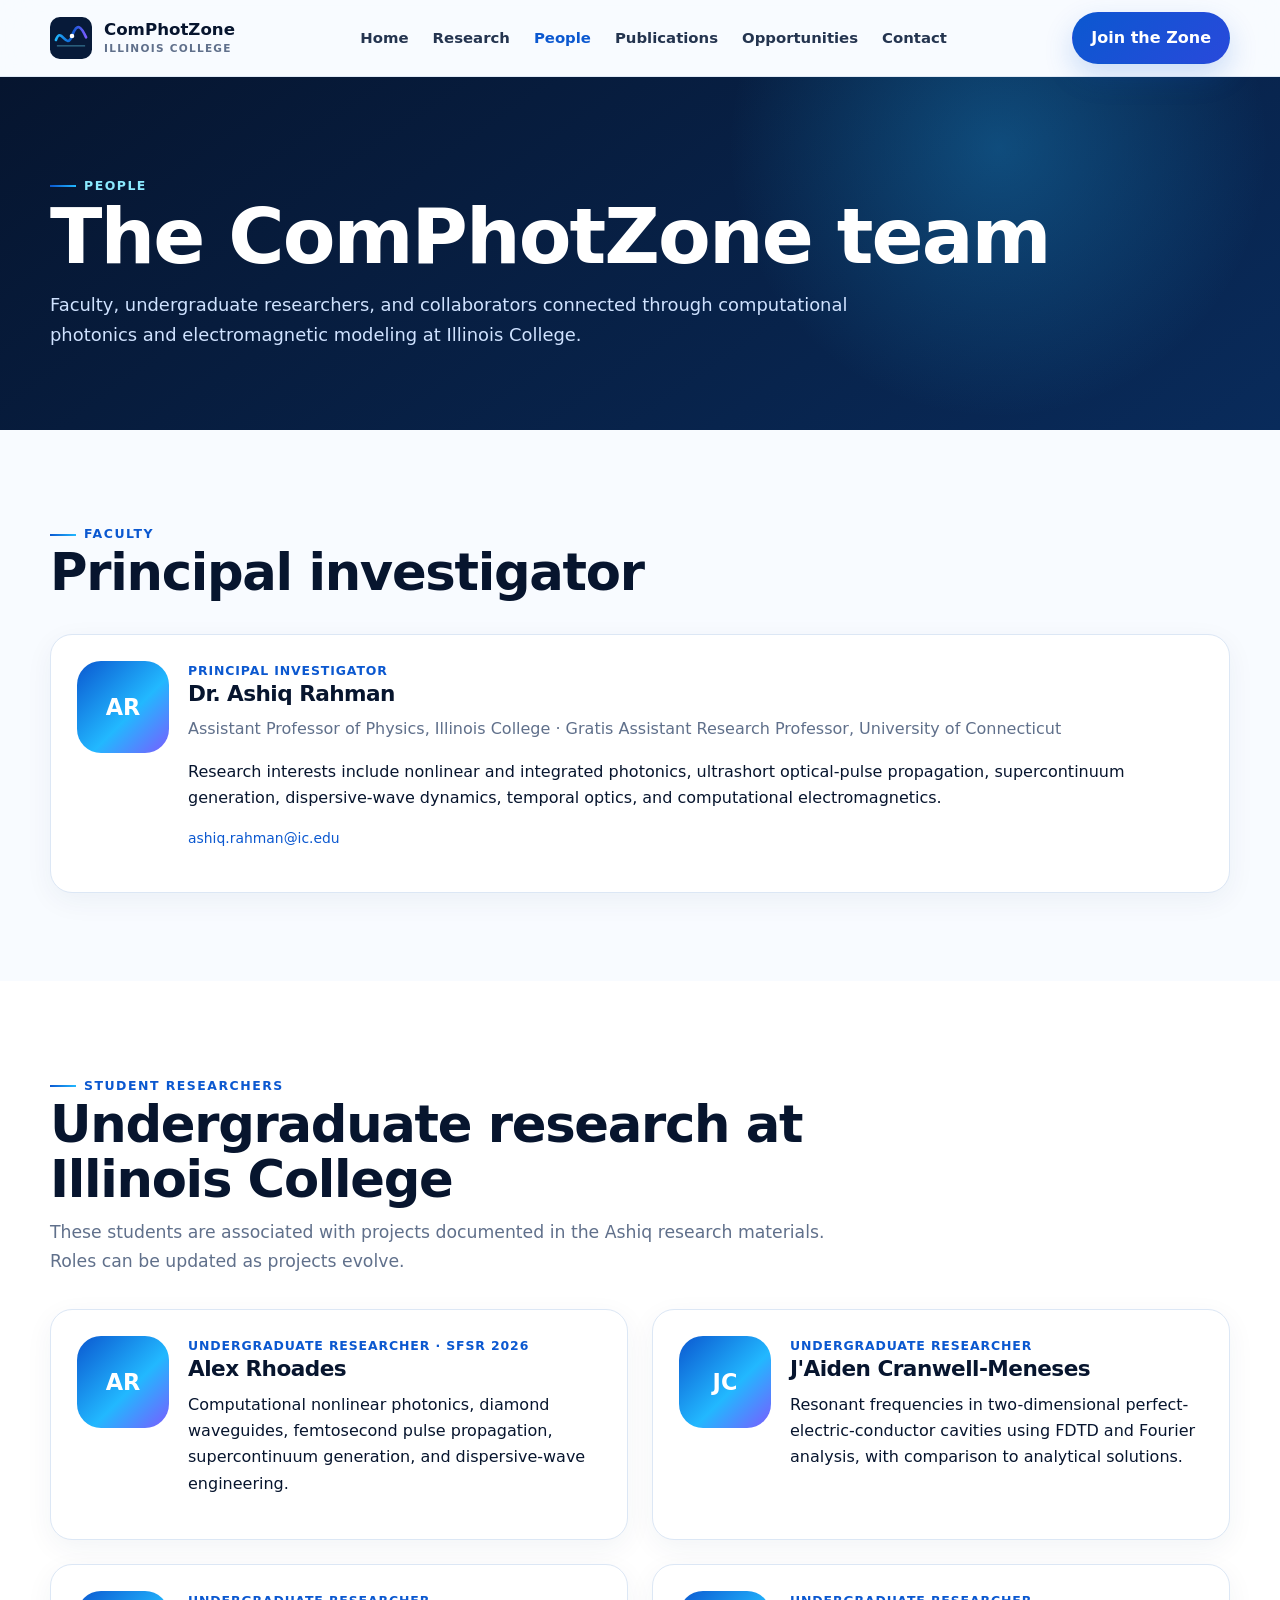
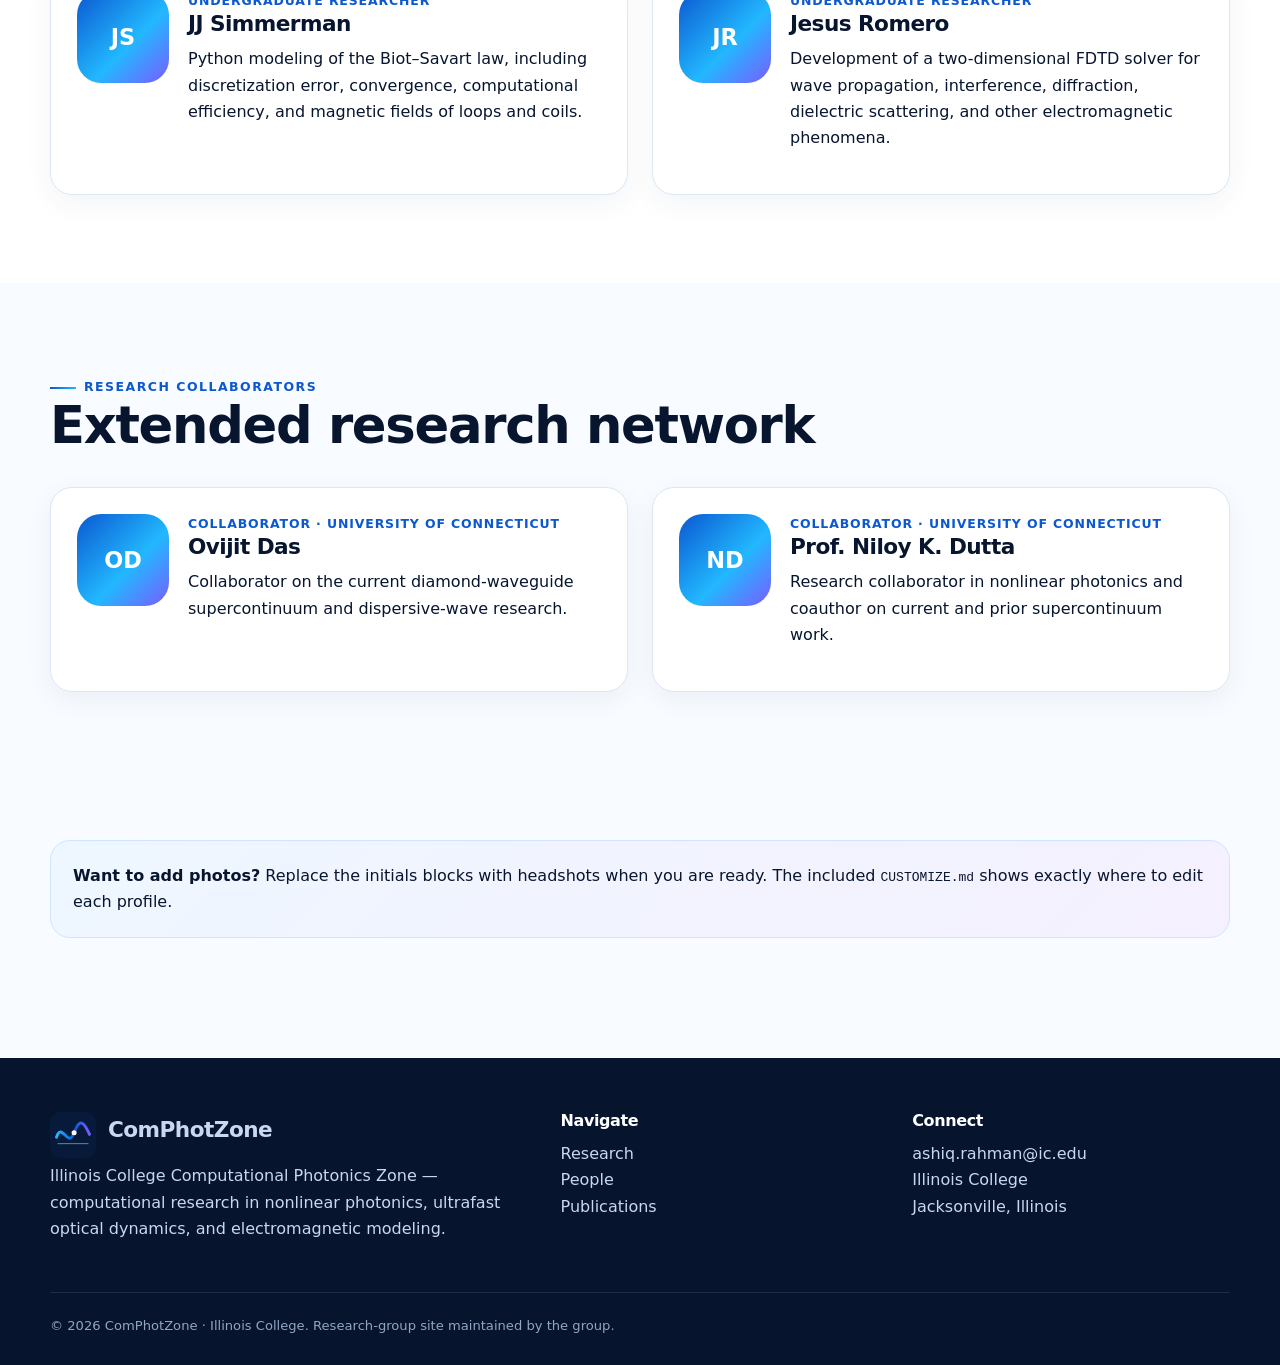
==== people.html @ 7bc392cc "Initial IC ComPhotZone website" ====
<!doctype html>
<html lang="en">
<head>
<meta charset="utf-8"><meta name="viewport" content="width=device-width,initial-scale=1">
<title>People | ComPhotZone</title>
<meta name="description" content="Illinois College Computational Photonics Zone">
<link rel="icon" href="assets/img/logo.svg" type="image/svg+xml">
<link rel="stylesheet" href="assets/css/styles.css">
</head>
<body>

<header class="site-header">
  <div class="container nav">
    <a class="brand" href="index.html">
      <img src="assets/img/logo.svg" alt="ComPhotZone logo">
      <span class="brand-text"><strong>ComPhotZone</strong><span>Illinois College</span></span>
    </a>
    <button class="menu-btn" aria-label="Open navigation">☰</button>
    <nav class="nav-links"><a href="index.html" class="">Home</a>
<a href="research.html" class="">Research</a>
<a href="people.html" class="active">People</a>
<a href="publications.html" class="">Publications</a>
<a href="opportunities.html" class="">Opportunities</a>
<a href="contact.html" class="">Contact</a></nav>
    <a class="btn btn-primary" href="opportunities.html">Join the Zone</a>
  </div>
</header>


<main>
<section class="page-hero"><div class="container"><span class="eyebrow" style="color:#8beaff">People</span><h1>The ComPhotZone team</h1><p>Faculty, undergraduate researchers, and collaborators connected through computational photonics and electromagnetic modeling at Illinois College.</p></div></section>

<section class="section"><div class="container">
  <div class="section-title"><span class="eyebrow">Faculty</span><h2>Principal investigator</h2></div>
  <div class="card person">
    <div class="avatar">AR</div>
    <div><div class="person-role">Principal Investigator</div><h3>Dr. Ashiq Rahman</h3><p class="muted">Assistant Professor of Physics, Illinois College · Gratis Assistant Research Professor, University of Connecticut</p><p>Research interests include nonlinear and integrated photonics, ultrashort optical-pulse propagation, supercontinuum generation, dispersive-wave dynamics, temporal optics, and computational electromagnetics.</p><p class="small"><a href="mailto:ashiq.rahman@ic.edu">ashiq.rahman@ic.edu</a></p></div>
  </div>
</div></section>

<section class="section" style="background:#fff"><div class="container">
  <div class="section-title"><span class="eyebrow">Student researchers</span><h2>Undergraduate research at Illinois College</h2><p>These students are associated with projects documented in the Ashiq research materials. Roles can be updated as projects evolve.</p></div>
  <div class="grid-2">
    <div class="card person"><div class="avatar">AR</div><div><div class="person-role">Undergraduate Researcher · SFSR 2026</div><h3>Alex Rhoades</h3><p>Computational nonlinear photonics, diamond waveguides, femtosecond pulse propagation, supercontinuum generation, and dispersive-wave engineering.</p></div></div>
    <div class="card person"><div class="avatar">JC</div><div><div class="person-role">Undergraduate Researcher</div><h3>J'Aiden Cranwell-Meneses</h3><p>Resonant frequencies in two-dimensional perfect-electric-conductor cavities using FDTD and Fourier analysis, with comparison to analytical solutions.</p></div></div>
    <div class="card person"><div class="avatar">JS</div><div><div class="person-role">Undergraduate Researcher</div><h3>JJ Simmerman</h3><p>Python modeling of the Biot–Savart law, including discretization error, convergence, computational efficiency, and magnetic fields of loops and coils.</p></div></div>
    <div class="card person"><div class="avatar">JR</div><div><div class="person-role">Undergraduate Researcher</div><h3>Jesus Romero</h3><p>Development of a two-dimensional FDTD solver for wave propagation, interference, diffraction, dielectric scattering, and other electromagnetic phenomena.</p></div></div>
  </div>
</div></section>

<section class="section"><div class="container">
  <div class="section-title"><span class="eyebrow">Research collaborators</span><h2>Extended research network</h2></div>
  <div class="grid-2">
    <div class="card person"><div class="avatar">OD</div><div><div class="person-role">Collaborator · University of Connecticut</div><h3>Ovijit Das</h3><p>Collaborator on the current diamond-waveguide supercontinuum and dispersive-wave research.</p></div></div>
    <div class="card person"><div class="avatar">ND</div><div><div class="person-role">Collaborator · University of Connecticut</div><h3>Prof. Niloy K. Dutta</h3><p>Research collaborator in nonlinear photonics and coauthor on current and prior supercontinuum work.</p></div></div>
  </div>
</div></section>

<section class="section-sm"><div class="container notice"><strong>Want to add photos?</strong> Replace the initials blocks with headshots when you are ready. The included <code>CUSTOMIZE.md</code> shows exactly where to edit each profile.</div></section>
</main>


<footer class="footer">
  <div class="container">
    <div class="footer-grid">
      <div>
        <div class="logo-lockup"><img src="assets/img/logo.svg" width="46" height="46" alt=""><h3>ComPhotZone</h3></div>
        <p>Illinois College Computational Photonics Zone — computational research in nonlinear photonics, ultrafast optical dynamics, and electromagnetic modeling.</p>
      </div>
      <div>
        <h4>Navigate</h4>
        <p><a href="research.html">Research</a><br><a href="people.html">People</a><br><a href="publications.html">Publications</a></p>
      </div>
      <div>
        <h4>Connect</h4>
        <p><a href="mailto:ashiq.rahman@ic.edu">ashiq.rahman@ic.edu</a><br>Illinois College<br>Jacksonville, Illinois</p>
      </div>
    </div>
    <div class="footer-bottom">© <span data-year></span> ComPhotZone · Illinois College. Research-group site maintained by the group.</div>
  </div>
</footer>
<script src="assets/js/main.js"></script>

</body></html>
---- assets/css/styles.css ----
:root{
  --ink:#07152e;
  --muted:#60708b;
  --paper:#f8fbff;
  --white:#ffffff;
  --navy:#071a39;
  --blue:#0b58d0;
  --electric:#22b8ff;
  --cyan:#6de3ff;
  --violet:#7a5cff;
  --magenta:#d94df2;
  --line:#dce7f5;
  --shadow:0 18px 50px rgba(14,38,78,.10);
  --radius:22px;
  --max:1180px;
}
*{box-sizing:border-box}
html{scroll-behavior:smooth}
body{
  margin:0;
  font-family:Inter,ui-sans-serif,system-ui,-apple-system,BlinkMacSystemFont,"Segoe UI",sans-serif;
  color:var(--ink);
  background:var(--paper);
  line-height:1.65;
}
a{color:var(--blue);text-decoration:none}
a:hover{text-decoration:underline}
img{max-width:100%;display:block}
.container{width:min(var(--max),calc(100% - 40px));margin-inline:auto}
.eyebrow{
  display:inline-flex;align-items:center;gap:.5rem;
  font-size:.78rem;font-weight:800;letter-spacing:.12em;text-transform:uppercase;
  color:var(--blue)
}
.eyebrow::before{content:"";width:26px;height:2px;background:linear-gradient(90deg,var(--blue),var(--electric))}
h1,h2,h3,h4{line-height:1.08;margin:0 0 .7rem;letter-spacing:-.025em}
h1{font-size:clamp(3rem,7vw,6.1rem)}
h2{font-size:clamp(2rem,4vw,3.5rem)}
h3{font-size:1.35rem}
p{margin:.3rem 0 1rem}
.muted{color:var(--muted)}
.kicker{font-size:clamp(1.05rem,2vw,1.35rem);color:#ccf5ff;font-weight:600;max-width:850px}
.section{padding:88px 0}
.section-sm{padding:60px 0}
.section-title{max-width:780px;margin-bottom:34px}
.section-title p{font-size:1.08rem;color:var(--muted)}
.site-header{
  position:sticky;top:0;z-index:40;
  background:rgba(248,251,255,.88);
  backdrop-filter:blur(18px);
  border-bottom:1px solid rgba(220,231,245,.85)
}
.nav{display:flex;align-items:center;justify-content:space-between;min-height:76px;gap:22px}
.brand{display:flex;align-items:center;gap:12px;color:var(--ink);font-weight:900;text-decoration:none}
.brand img{width:42px;height:42px}
.brand-text{display:flex;flex-direction:column;line-height:1}
.brand-text strong{font-size:1.04rem}
.brand-text span{font-size:.66rem;letter-spacing:.12em;text-transform:uppercase;color:var(--muted);margin-top:4px}
.nav-links{display:flex;align-items:center;gap:24px}
.nav-links a{color:#24344f;font-weight:700;font-size:.93rem}
.nav-links a.active,.nav-links a:hover{color:var(--blue);text-decoration:none}
.menu-btn{display:none;border:0;background:transparent;font-size:1.5rem;cursor:pointer}
.btn{
  display:inline-flex;align-items:center;justify-content:center;gap:.5rem;
  padding:12px 18px;border-radius:999px;font-weight:800;border:1px solid transparent;
  transition:.2s ease;text-decoration:none
}
.btn:hover{text-decoration:none;transform:translateY(-2px)}
.btn-primary{background:linear-gradient(135deg,var(--blue),#2949db);color:#fff;box-shadow:0 12px 30px rgba(11,88,208,.2)}
.btn-light{background:#fff;color:var(--ink);border-color:#dbe6f4}
.btn-ghost{color:#fff;border-color:rgba(255,255,255,.35);background:rgba(255,255,255,.08)}
.hero{
  min-height:760px;display:grid;align-items:center;
  color:#fff;overflow:hidden;position:relative;
  background:
    radial-gradient(circle at 80% 18%,rgba(34,184,255,.28),transparent 30%),
    radial-gradient(circle at 68% 70%,rgba(122,92,255,.25),transparent 30%),
    linear-gradient(145deg,#06152f 0%,#082353 55%,#0b3666 100%);
}
.hero::before{
  content:"";position:absolute;inset:0;opacity:.27;
  background-image:linear-gradient(rgba(255,255,255,.06) 1px,transparent 1px),
                   linear-gradient(90deg,rgba(255,255,255,.06) 1px,transparent 1px);
  background-size:48px 48px;
  mask-image:linear-gradient(to bottom,black,transparent 86%);
}
.hero-grid{display:grid;grid-template-columns:1.15fr .85fr;gap:55px;align-items:center;position:relative;z-index:2}
.hero h1 .grad{
  background:linear-gradient(90deg,#fff 0%,#90ecff 45%,#b8a6ff 74%,#f4a9ff 100%);
  -webkit-background-clip:text;background-clip:text;color:transparent
}
.hero-copy{font-size:1.08rem;color:#d5e5ff;max-width:770px}
.hero-actions{display:flex;gap:12px;flex-wrap:wrap;margin-top:26px}
.hero-visual{position:relative;filter:drop-shadow(0 30px 65px rgba(0,0,0,.22))}
.hero-card{
  border:1px solid rgba(255,255,255,.16);
  background:rgba(255,255,255,.07);
  backdrop-filter:blur(10px);
  border-radius:28px;padding:18px
}
.hero-meta{
  display:grid;grid-template-columns:repeat(3,1fr);gap:12px;margin-top:22px
}
.hero-stat{padding:15px;border:1px solid rgba(255,255,255,.12);border-radius:18px;background:rgba(255,255,255,.055)}
.hero-stat b{display:block;font-size:1.25rem;color:#fff}
.hero-stat span{font-size:.82rem;color:#bcd3ee}
.grid-3{display:grid;grid-template-columns:repeat(3,1fr);gap:22px}
.grid-2{display:grid;grid-template-columns:repeat(2,1fr);gap:24px}
.card{
  background:#fff;border:1px solid var(--line);border-radius:var(--radius);
  padding:26px;box-shadow:0 8px 28px rgba(19,49,89,.055)
}
.card:hover{box-shadow:var(--shadow);transform:translateY(-2px);transition:.2s ease}
.card-icon{
  width:54px;height:54px;border-radius:16px;display:grid;place-items:center;
  background:linear-gradient(135deg,#e8f8ff,#ece9ff);font-size:1.45rem;margin-bottom:18px
}
.project-card{overflow:hidden;padding:0}
.project-card .project-art{height:210px;background:#061735;border-bottom:1px solid var(--line)}
.project-card .project-art img{width:100%;height:100%;object-fit:cover}
.project-card .project-body{padding:25px}
.tag-row{display:flex;flex-wrap:wrap;gap:7px;margin:14px 0}
.tag{
  font-size:.72rem;font-weight:800;letter-spacing:.04em;text-transform:uppercase;
  padding:5px 9px;border-radius:999px;background:#edf5ff;color:#2456a5;border:1px solid #d7e8ff
}
.person{
  display:grid;grid-template-columns:92px 1fr;gap:19px;align-items:start
}
.avatar{
  width:92px;height:92px;border-radius:24px;
  display:grid;place-items:center;color:#fff;font-size:1.4rem;font-weight:900;
  background:linear-gradient(135deg,#0b58d0,#22b8ff 58%,#7a5cff)
}
.person-role{font-size:.78rem;font-weight:900;color:var(--blue);letter-spacing:.07em;text-transform:uppercase}
.timeline{position:relative;margin-left:10px}
.timeline::before{content:"";position:absolute;left:7px;top:8px;bottom:8px;width:2px;background:var(--line)}
.timeline-item{position:relative;padding:0 0 30px 34px}
.timeline-item::before{content:"";position:absolute;left:0;top:7px;width:16px;height:16px;border-radius:50%;background:var(--blue);box-shadow:0 0 0 6px #e5f0ff}
.pub{
  display:grid;grid-template-columns:86px 1fr;gap:22px;padding:24px 0;border-top:1px solid var(--line)
}
.pub-year{font-size:1.15rem;font-weight:900;color:var(--blue)}
.notice{
  border:1px solid #cfe5ff;background:linear-gradient(135deg,#eef7ff,#f5f0ff);
  border-radius:20px;padding:22px
}
.band{
  background:linear-gradient(135deg,#06204b,#0c4383);
  color:#fff;border-radius:28px;padding:44px;
  display:flex;align-items:center;justify-content:space-between;gap:26px
}
.band p{color:#cfe4ff;max-width:760px}
.metric-strip{display:grid;grid-template-columns:repeat(4,1fr);border:1px solid var(--line);background:#fff;border-radius:22px;overflow:hidden}
.metric{padding:24px;border-right:1px solid var(--line)}
.metric:last-child{border-right:0}
.metric b{font-size:1.45rem;display:block}
.metric span{color:var(--muted);font-size:.9rem}
.page-hero{
  padding:92px 0 64px;color:#fff;
  background:
   radial-gradient(circle at 78% 20%,rgba(34,184,255,.28),transparent 26%),
   linear-gradient(145deg,#06152f,#092b5b)
}
.page-hero h1{font-size:clamp(2.7rem,6vw,5rem)}
.page-hero p{color:#cfe2ff;max-width:800px;font-size:1.12rem}
.footer{
  margin-top:60px;background:#06142d;color:#c8d8ef;padding:54px 0 28px
}
.footer-grid{display:grid;grid-template-columns:1.2fr .8fr .8fr;gap:34px}
.footer h4{color:#fff}
.footer a{color:#c8d8ef}
.footer-bottom{border-top:1px solid rgba(255,255,255,.1);margin-top:34px;padding-top:22px;font-size:.82rem;color:#91a6c3}
.prose{max-width:850px}
.prose h2{margin-top:2.2rem}
.prose h3{margin-top:1.7rem}
.callout{border-left:4px solid var(--electric);padding:18px 20px;background:#eff9ff;border-radius:0 16px 16px 0}
.list-clean{padding-left:1.1rem}
.list-clean li{margin:.45rem 0}
.hr{height:1px;background:var(--line);margin:40px 0}
.logo-lockup{display:flex;align-items:center;gap:12px}
.small{font-size:.87rem}
.center{text-align:center}
@media(max-width:900px){
  .hero{min-height:auto;padding:92px 0 70px}
  .hero-grid,.grid-3,.grid-2,.footer-grid{grid-template-columns:1fr}
  .hero-visual{max-width:680px}
  .metric-strip{grid-template-columns:repeat(2,1fr)}
  .metric:nth-child(2){border-right:0}
  .metric:nth-child(-n+2){border-bottom:1px solid var(--line)}
  .nav-links{
    display:none;position:absolute;left:20px;right:20px;top:70px;flex-direction:column;align-items:flex-start;
    background:#fff;border:1px solid var(--line);border-radius:18px;padding:20px;box-shadow:var(--shadow)
  }
  .nav-links.open{display:flex}
  .menu-btn{display:block}
  .nav .btn-primary{display:none}
}
@media(max-width:600px){
  .container{width:min(100% - 28px,var(--max))}
  .section{padding:68px 0}
  .hero-meta{grid-template-columns:1fr}
  .metric-strip{grid-template-columns:1fr}
  .metric,.metric:nth-child(2){border-right:0;border-bottom:1px solid var(--line)}
  .metric:last-child{border-bottom:0}
  .person{grid-template-columns:72px 1fr}
  .avatar{width:72px;height:72px;border-radius:20px}
  .pub{grid-template-columns:1fr;gap:4px}
  .band{padding:28px;display:block}
  .band .btn{margin-top:10px}
}
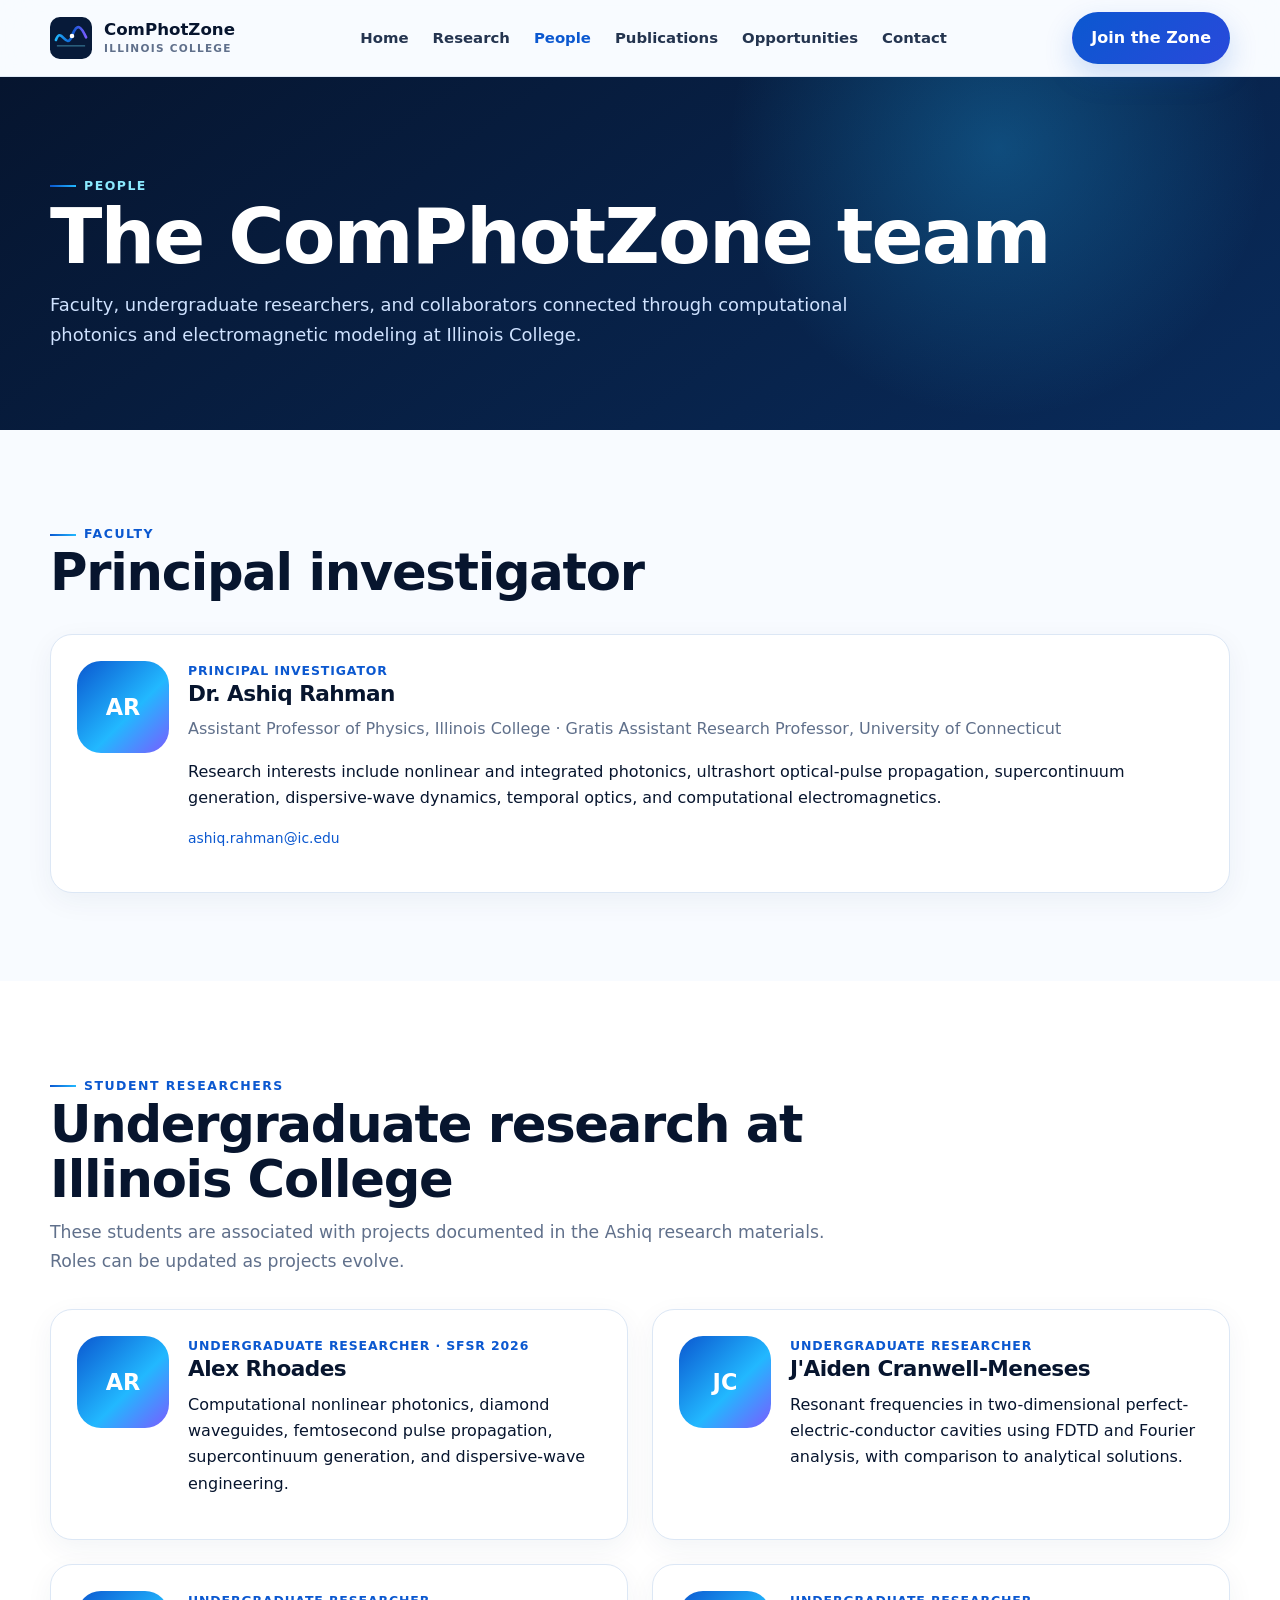
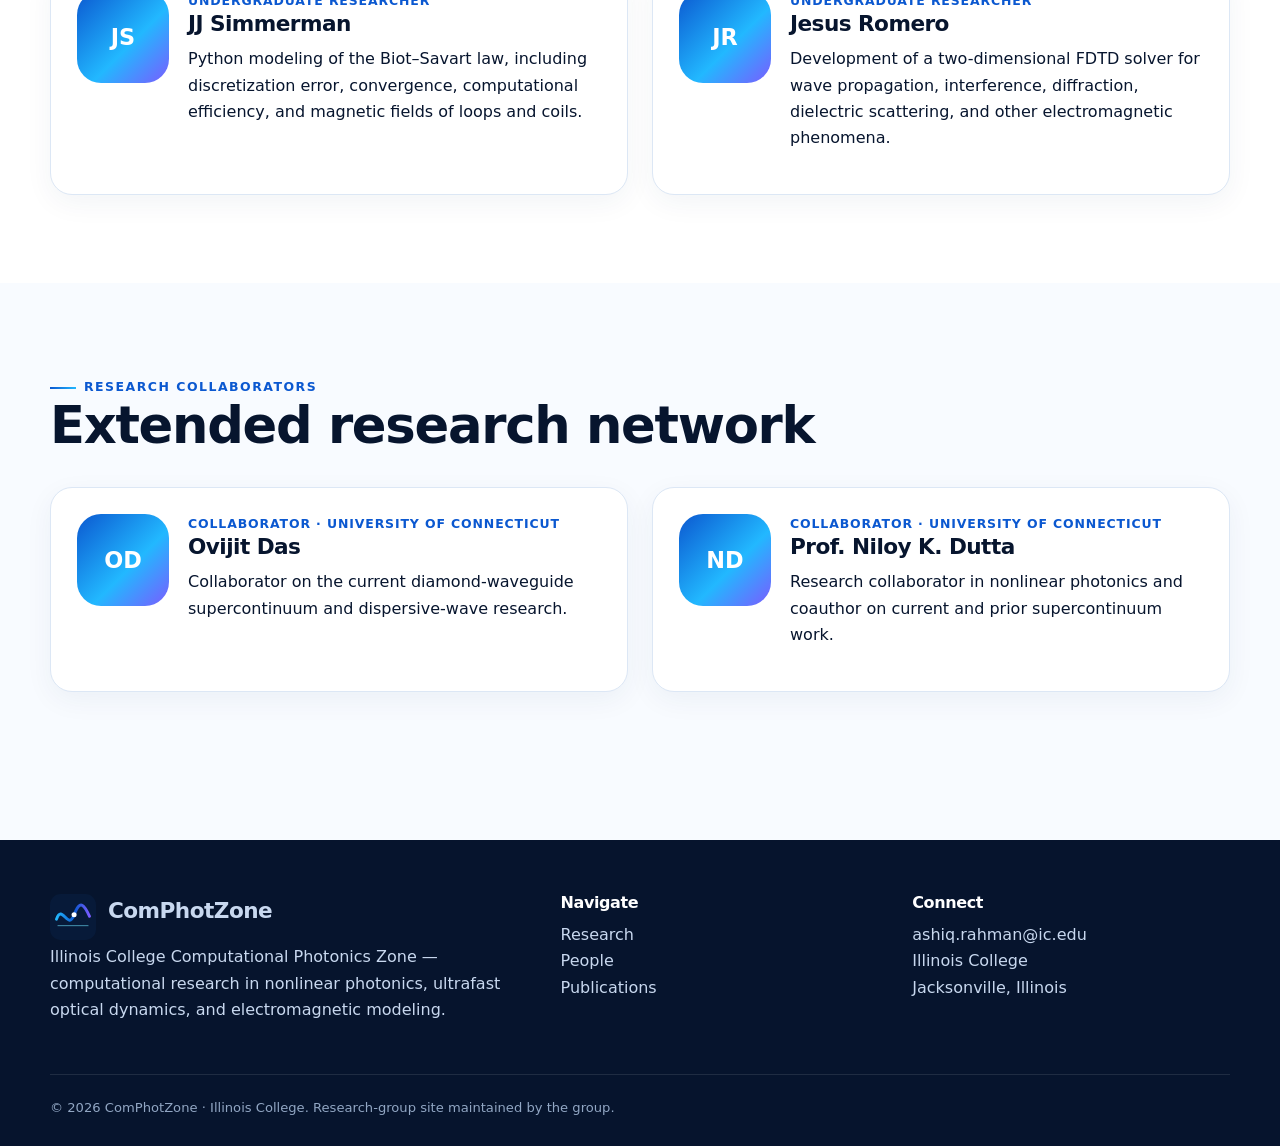
==== commit f870046a: "Update people.html" ====
--- a/people.html
+++ b/people.html
@@ -56,7 +56,6 @@
   </div>
 </div></section>
 
-<section class="section-sm"><div class="container notice"><strong>Want to add photos?</strong> Replace the initials blocks with headshots when you are ready. The included <code>CUSTOMIZE.md</code> shows exactly where to edit each profile.</div></section>
 </main>
 
 
@@ -81,4 +80,4 @@
 </footer>
 <script src="assets/js/main.js"></script>
 
-</body></html>+</body></html>
